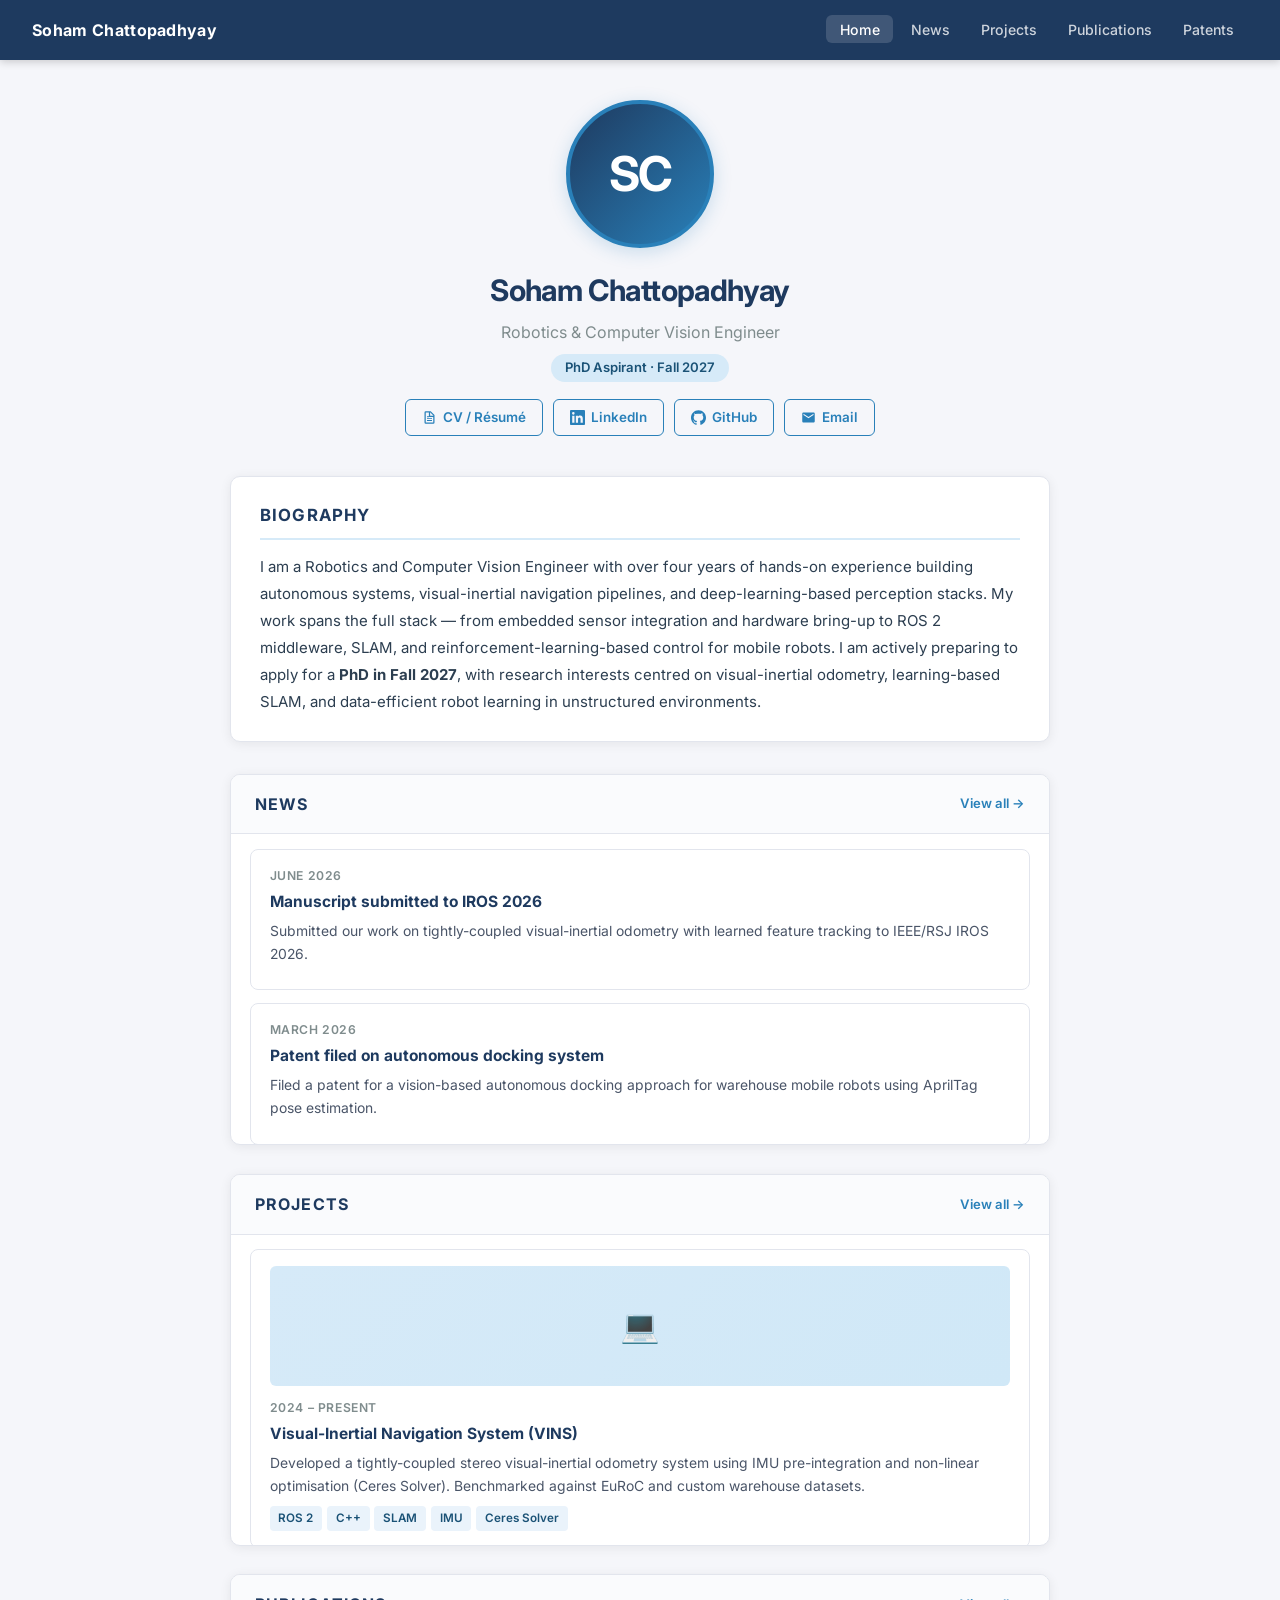
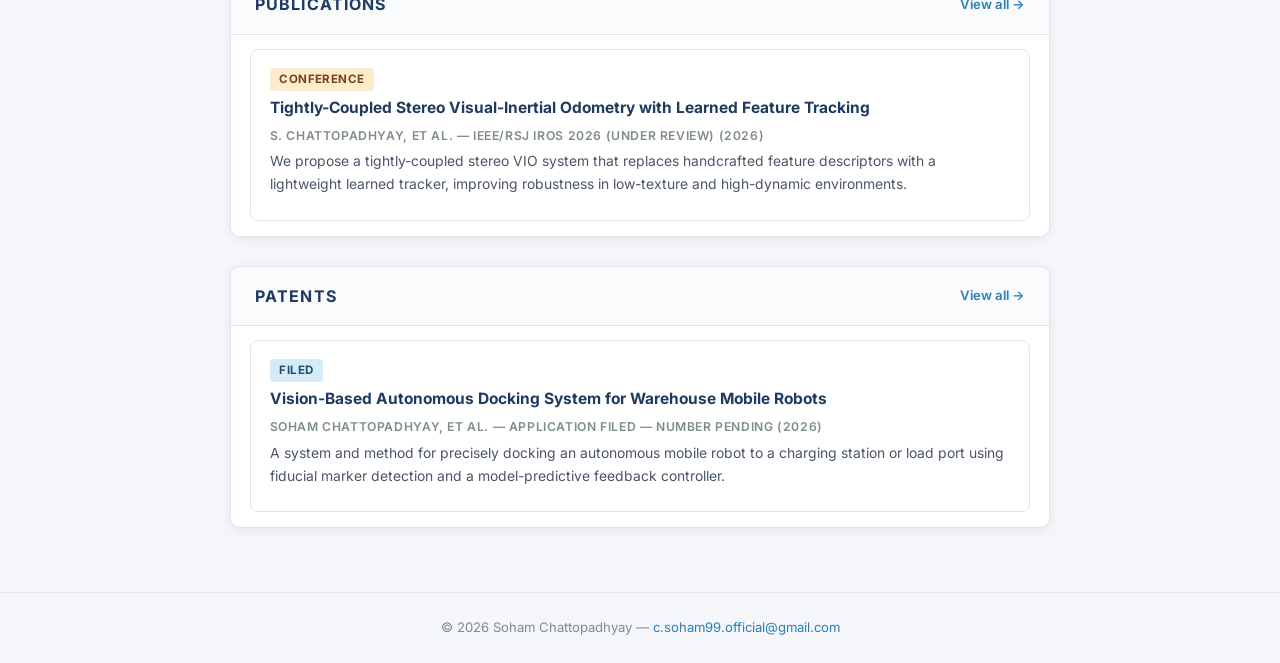
==== index.html @ 19425c4b "Add complete portfolio website for GitHub Pages hosting Implements a clean, data-driven academic por" ====
<!DOCTYPE html>
<html lang="en">
<head>
  <meta charset="UTF-8"/>
  <meta name="viewport" content="width=device-width, initial-scale=1.0"/>
  <meta name="description" content="Soham Chattopadhyay — Robotics & Computer Vision Engineer, PhD Aspirant"/>
  <title>Soham Chattopadhyay</title>
  <link rel="preconnect" href="https://fonts.googleapis.com"/>
  <link rel="preconnect" href="https://fonts.gstatic.com" crossorigin/>
  <link href="https://fonts.googleapis.com/css2?family=Inter:wght@400;500;600;700&display=swap" rel="stylesheet"/>
  <link rel="stylesheet" href="css/style.css"/>
</head>
<body>

  <!-- Navigation -->
  <nav id="main-nav"></nav>

  <main>
    <!-- Profile photo + name + social links -->
    <div id="profile-section"></div>

    <!-- Biography -->
    <div id="bio-section"></div>

    <!-- News preview -->
    <div id="news-preview"></div>

    <!-- Projects preview -->
    <div id="projects-preview"></div>

    <!-- Publications preview -->
    <div id="publications-preview"></div>

    <!-- Patents preview -->
    <div id="patents-preview"></div>
  </main>

  <div id="main-footer"></div>

  <script src="js/data.js"></script>
  <script src="js/render.js"></script>
  <script>
    buildNav();
    buildProfile();
    buildBio();

    buildHomeSection({
      containerId: "news-preview",
      title:       "News",
      href:        "news.html",
      items:       DATA.news,
      renderCard:  newsCard
    });

    buildHomeSection({
      containerId: "projects-preview",
      title:       "Projects",
      href:        "projects.html",
      items:       DATA.projects,
      renderCard:  projectCard
    });

    buildHomeSection({
      containerId: "publications-preview",
      title:       "Publications",
      href:        "publications.html",
      items:       DATA.publications,
      renderCard:  publicationCard
    });

    buildHomeSection({
      containerId: "patents-preview",
      title:       "Patents",
      href:        "patents.html",
      items:       DATA.patents,
      renderCard:  patentCard
    });

    buildFooter();
  </script>
</body>
</html>
---- css/style.css ----
/* ═══════════════════════════════════════════════════
   Soham Chattopadhyay — Portfolio stylesheet
   ═══════════════════════════════════════════════════ */

/* ── Variables ─────────────────────────────────── */
:root {
  --bg:           #f5f6fa;
  --surface:      #ffffff;
  --border:       #e2e5ed;
  --primary:      #1e3a5f;
  --accent:       #2980b9;
  --accent-light: #d6eaf8;
  --text:         #2c3e50;
  --muted:        #7f8c8d;
  --tag-bg:       #eaf3fb;
  --tag-color:    #1a5276;
  --radius:       10px;
  --shadow:       0 2px 12px rgba(0,0,0,0.07);
  --nav-h:        60px;
  --max-w:        860px;
}

/* ── Reset / Base ──────────────────────────────── */
*, *::before, *::after { box-sizing: border-box; margin: 0; padding: 0; }

html { scroll-behavior: smooth; }

body {
  font-family: 'Inter', 'Segoe UI', system-ui, -apple-system, sans-serif;
  background: var(--bg);
  color: var(--text);
  line-height: 1.65;
  font-size: 15px;
}

a { color: var(--accent); text-decoration: none; }
a:hover { text-decoration: underline; }

/* ── Google Font (loaded in HTML) ──────────────── */

/* ── Navigation ────────────────────────────────── */
nav {
  position: sticky;
  top: 0;
  z-index: 100;
  height: var(--nav-h);
  background: var(--primary);
  display: flex;
  align-items: center;
  padding: 0 2rem;
  box-shadow: 0 2px 8px rgba(0,0,0,0.18);
}

.nav-brand {
  color: #fff;
  font-weight: 700;
  font-size: 1rem;
  letter-spacing: 0.02em;
  white-space: nowrap;
  margin-right: auto;
}

.nav-links {
  display: flex;
  gap: 0.25rem;
  list-style: none;
}

.nav-links a {
  color: rgba(255,255,255,0.78);
  padding: 0.35rem 0.85rem;
  border-radius: 6px;
  font-size: 0.88rem;
  font-weight: 500;
  transition: background 0.18s, color 0.18s;
}

.nav-links a:hover,
.nav-links a.active {
  background: rgba(255,255,255,0.15);
  color: #fff;
  text-decoration: none;
}

/* Hamburger (mobile) */
.nav-toggle {
  display: none;
  background: none;
  border: none;
  cursor: pointer;
  flex-direction: column;
  gap: 5px;
  padding: 4px;
}
.nav-toggle span {
  display: block;
  width: 22px;
  height: 2px;
  background: #fff;
  border-radius: 2px;
  transition: transform 0.2s;
}

/* ── Main container ────────────────────────────── */
main {
  max-width: var(--max-w);
  margin: 2.5rem auto 4rem;
  padding: 0 1.25rem;
}

/* ── Profile section (home only) ───────────────── */
.profile {
  text-align: center;
  margin-bottom: 2.5rem;
}

.profile-photo-wrap {
  display: flex;
  justify-content: center;
  margin-bottom: 1.1rem;
}

.profile-photo {
  width: 148px;
  height: 148px;
  border-radius: 50%;
  object-fit: cover;
  border: 4px solid var(--accent);
  box-shadow: 0 4px 18px rgba(41,128,185,0.22);
  background: var(--accent-light);
}

/* Monogram fallback shown when image is missing */
.profile-monogram {
  width: 148px;
  height: 148px;
  border-radius: 50%;
  background: linear-gradient(135deg, var(--primary) 0%, var(--accent) 100%);
  display: flex;
  align-items: center;
  justify-content: center;
  color: #fff;
  font-size: 3rem;
  font-weight: 700;
  letter-spacing: -2px;
  border: 4px solid var(--accent);
  box-shadow: 0 4px 18px rgba(41,128,185,0.22);
}

.profile h1 {
  font-size: 1.85rem;
  font-weight: 700;
  color: var(--primary);
  letter-spacing: -0.02em;
}

.profile .title {
  font-size: 1rem;
  color: var(--muted);
  margin-top: 0.3rem;
}

.profile .subtitle-badge {
  display: inline-block;
  margin-top: 0.5rem;
  background: var(--accent-light);
  color: var(--tag-color);
  padding: 0.2rem 0.85rem;
  border-radius: 20px;
  font-size: 0.82rem;
  font-weight: 600;
}

/* Social links */
.social-links {
  display: flex;
  justify-content: center;
  flex-wrap: wrap;
  gap: 0.6rem;
  margin-top: 1.1rem;
}

.social-btn {
  display: inline-flex;
  align-items: center;
  gap: 0.4rem;
  padding: 0.38rem 1rem;
  border-radius: 6px;
  font-size: 0.84rem;
  font-weight: 600;
  border: 1.5px solid var(--accent);
  color: var(--accent);
  background: transparent;
  transition: background 0.18s, color 0.18s;
}

.social-btn:hover {
  background: var(--accent);
  color: #fff;
  text-decoration: none;
}

.social-btn svg {
  width: 15px;
  height: 15px;
  fill: currentColor;
}

/* ── Biography section ─────────────────────────── */
.bio-section {
  background: var(--surface);
  border: 1px solid var(--border);
  border-radius: var(--radius);
  padding: 1.6rem 1.8rem;
  margin-bottom: 2rem;
  box-shadow: var(--shadow);
}

.bio-section h2 {
  font-size: 1.05rem;
  font-weight: 700;
  color: var(--primary);
  text-transform: uppercase;
  letter-spacing: 0.07em;
  margin-bottom: 0.85rem;
  padding-bottom: 0.5rem;
  border-bottom: 2px solid var(--accent-light);
}

.bio-section p {
  color: var(--text);
  line-height: 1.8;
}

/* ── Home preview sections ─────────────────────── */
.home-section {
  background: var(--surface);
  border: 1px solid var(--border);
  border-radius: var(--radius);
  margin-bottom: 1.8rem;
  box-shadow: var(--shadow);
  overflow: hidden;
}

.section-header {
  display: flex;
  align-items: center;
  justify-content: space-between;
  padding: 1rem 1.5rem;
  border-bottom: 1px solid var(--border);
  background: #fafbfd;
}

.section-header h2 {
  font-size: 1rem;
  font-weight: 700;
  color: var(--primary);
  text-transform: uppercase;
  letter-spacing: 0.07em;
}

.view-all-link {
  font-size: 0.82rem;
  font-weight: 600;
  color: var(--accent);
  display: inline-flex;
  align-items: center;
  gap: 0.25rem;
}

/* Scrollable card window — shows ~2 cards then scrolls */
.scroll-window {
  max-height: 310px;
  overflow-y: auto;
  padding: 0.9rem 1.2rem;
  display: flex;
  flex-direction: column;
  gap: 0.8rem;
}

/* Custom scrollbar */
.scroll-window::-webkit-scrollbar { width: 5px; }
.scroll-window::-webkit-scrollbar-track { background: transparent; }
.scroll-window::-webkit-scrollbar-thumb { background: var(--border); border-radius: 4px; }
.scroll-window::-webkit-scrollbar-thumb:hover { background: var(--accent); }

/* ── Cards ─────────────────────────────────────── */
.card {
  border: 1px solid var(--border);
  border-radius: 8px;
  padding: 1rem 1.15rem;
  background: var(--surface);
  transition: box-shadow 0.18s, border-color 0.18s;
}

.card:hover {
  box-shadow: 0 4px 16px rgba(41,128,185,0.12);
  border-color: var(--accent);
}

.card-meta {
  font-size: 0.76rem;
  color: var(--muted);
  font-weight: 600;
  text-transform: uppercase;
  letter-spacing: 0.05em;
  margin-bottom: 0.3rem;
}

.card h3 {
  font-size: 0.97rem;
  font-weight: 700;
  color: var(--primary);
  margin-bottom: 0.4rem;
  line-height: 1.45;
}

.card p {
  font-size: 0.87rem;
  color: #4a5568;
  line-height: 1.65;
  margin-bottom: 0.5rem;
}

.card-link {
  font-size: 0.82rem;
  font-weight: 600;
  color: var(--accent);
}

/* Tags */
.tags {
  display: flex;
  flex-wrap: wrap;
  gap: 0.3rem;
  margin-top: 0.55rem;
}

.tag {
  background: var(--tag-bg);
  color: var(--tag-color);
  border-radius: 4px;
  padding: 0.15rem 0.55rem;
  font-size: 0.73rem;
  font-weight: 600;
}

/* Publication / patent type badge */
.type-badge {
  display: inline-block;
  padding: 0.12rem 0.6rem;
  border-radius: 4px;
  font-size: 0.72rem;
  font-weight: 700;
  text-transform: uppercase;
  letter-spacing: 0.04em;
  margin-bottom: 0.35rem;
}
.type-badge.conference { background: #fdebd0; color: #784212; }
.type-badge.journal    { background: #d5f5e3; color: #1e8449; }
.type-badge.preprint   { background: #e8daef; color: #6c3483; }
.type-badge.filed      { background: #d6eaf8; color: #1a5276; }
.type-badge.granted    { background: #d5f5e3; color: #1e8449; }

/* ── Full-page sections (news.html etc.) ───────── */
.page-header {
  margin-bottom: 2rem;
  padding-bottom: 0.85rem;
  border-bottom: 2px solid var(--accent-light);
}

.page-header h1 {
  font-size: 1.6rem;
  font-weight: 700;
  color: var(--primary);
}

.page-header p {
  color: var(--muted);
  margin-top: 0.3rem;
  font-size: 0.9rem;
}

/* Full card list (no scroll cap) */
.card-list {
  display: flex;
  flex-direction: column;
  gap: 1.1rem;
}

/* Project image inside card */
.card-image {
  width: 100%;
  height: 150px;
  object-fit: cover;
  border-radius: 6px;
  margin-bottom: 0.75rem;
  background: var(--accent-light);
}

.card-image-placeholder {
  width: 100%;
  height: 120px;
  border-radius: 6px;
  background: linear-gradient(135deg, var(--accent-light) 0%, #d0e8f7 100%);
  margin-bottom: 0.75rem;
  display: flex;
  align-items: center;
  justify-content: center;
  color: var(--accent);
  font-size: 2rem;
}

/* ── Footer ────────────────────────────────────── */
footer {
  text-align: center;
  padding: 1.5rem 1rem;
  color: var(--muted);
  font-size: 0.82rem;
  border-top: 1px solid var(--border);
  margin-top: 2rem;
}

/* ── Empty state ───────────────────────────────── */
.empty-state {
  text-align: center;
  color: var(--muted);
  font-size: 0.9rem;
  padding: 1.5rem 0;
}

/* ── Responsive ────────────────────────────────── */
@media (max-width: 640px) {
  nav { padding: 0 1rem; }

  .nav-links {
    position: fixed;
    top: var(--nav-h);
    left: 0; right: 0;
    background: var(--primary);
    flex-direction: column;
    padding: 0.75rem 1rem 1rem;
    gap: 0.15rem;
    display: none;
    box-shadow: 0 6px 16px rgba(0,0,0,0.2);
  }

  .nav-links.open { display: flex; }

  .nav-links a { padding: 0.6rem 0.85rem; border-radius: 6px; }

  .nav-toggle { display: flex; }

  main { margin-top: 1.5rem; padding: 0 1rem; }

  .profile h1 { font-size: 1.5rem; }

  .scroll-window { max-height: 260px; }
}
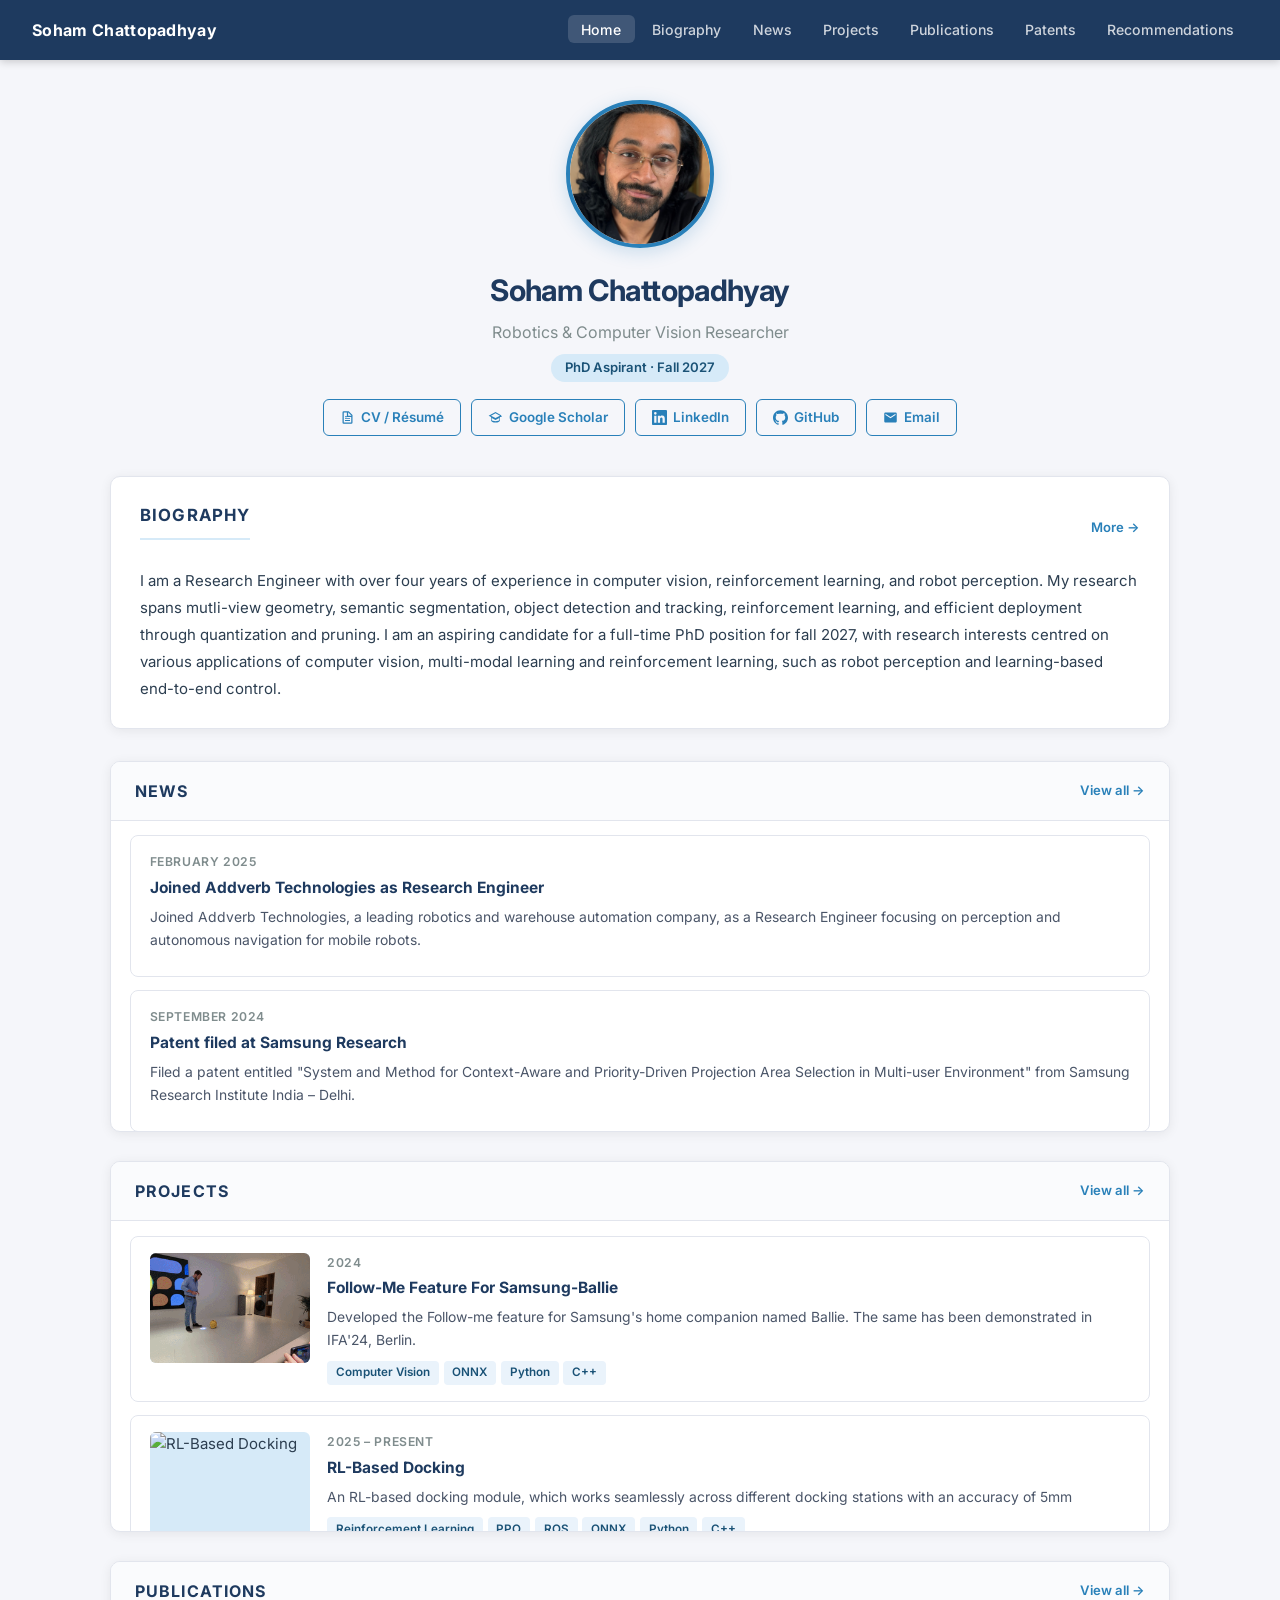
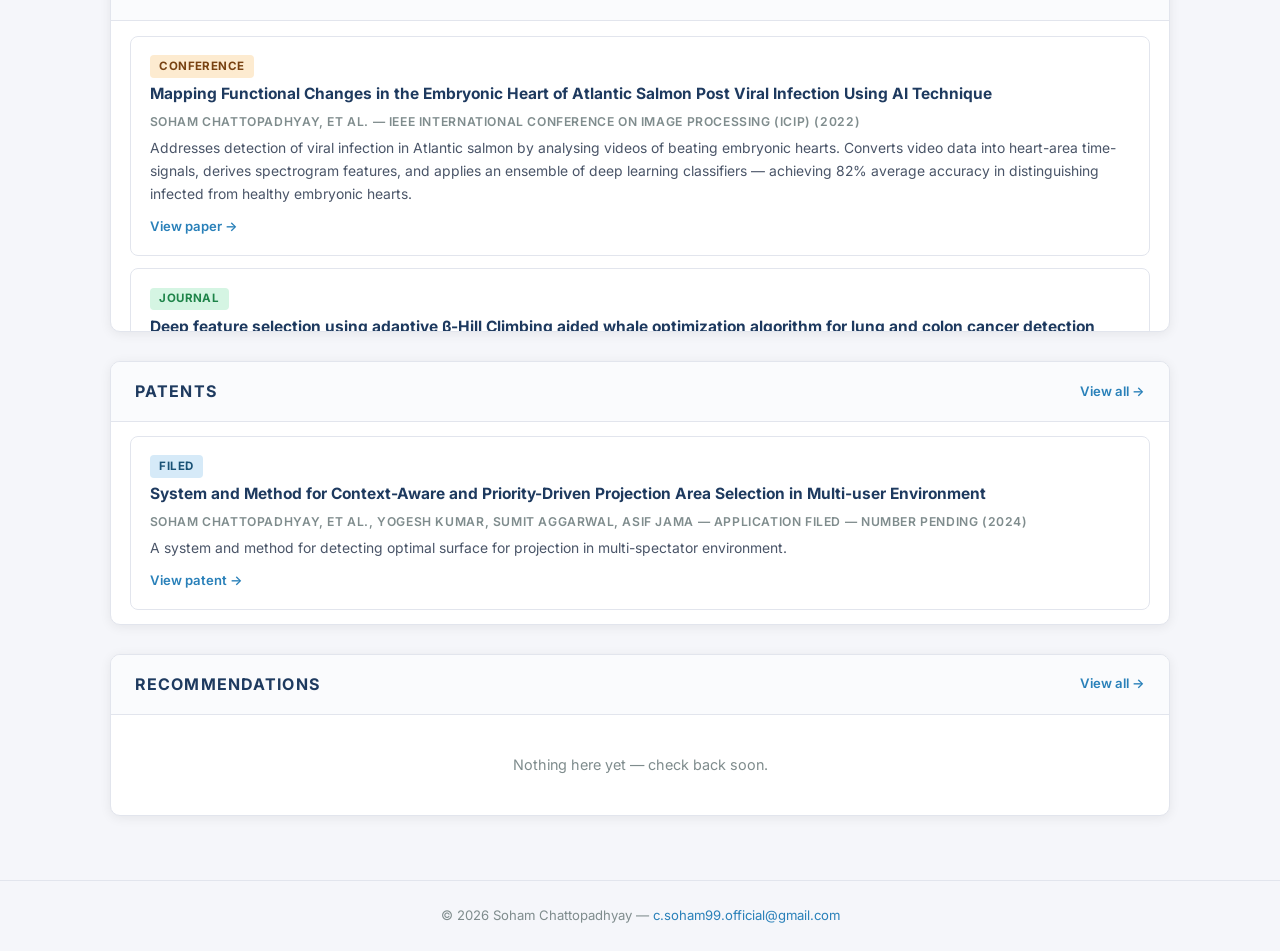
==== commit 71a927b8: "Add Recommendations section with endorsement cards and mailto request form - recommendations.html: n" ====
--- a/index.html
+++ b/index.html
@@ -33,6 +33,9 @@
 
     <!-- Patents preview -->
     <div id="patents-preview"></div>
+
+    <!-- Recommendations preview -->
+    <div id="recommendations-preview"></div>
   </main>
 
   <div id="main-footer"></div>
@@ -76,6 +79,14 @@
       renderCard:  patentCard
     });
 
+    buildHomeSection({
+      containerId: "recommendations-preview",
+      title:       "Recommendations",
+      href:        "recommendations.html",
+      items:       DATA.recommendations || [],
+      renderCard:  recommendationCard
+    });
+
     buildFooter();
   </script>
 </body>
--- a/css/style.css
+++ b/css/style.css
@@ -17,7 +17,7 @@
   --radius:       10px;
   --shadow:       0 2px 12px rgba(0,0,0,0.07);
   --nav-h:        60px;
-  --max-w:        860px;
+  --max-w:        1100px;
 }
 
 /* ── Reset / Base ──────────────────────────────── */
@@ -388,28 +388,281 @@
   gap: 1.1rem;
 }
 
-/* Project image inside card */
+/* Project card — image left, content right */
+.project-card {
+  display: flex;
+  gap: 1.1rem;
+  align-items: flex-start;
+}
+
+.project-card-image {
+  flex: 0 0 160px;
+}
+
+.project-card-body {
+  flex: 1 1 0;
+  min-width: 0;
+}
+
 .card-image {
-  width: 100%;
-  height: 150px;
+  width: 160px;
+  height: 110px;
   object-fit: cover;
   border-radius: 6px;
-  margin-bottom: 0.75rem;
   background: var(--accent-light);
+  display: block;
 }
 
 .card-image-placeholder {
-  width: 100%;
-  height: 120px;
+  width: 160px;
+  height: 110px;
   border-radius: 6px;
   background: linear-gradient(135deg, var(--accent-light) 0%, #d0e8f7 100%);
-  margin-bottom: 0.75rem;
   display: flex;
   align-items: center;
   justify-content: center;
   color: var(--accent);
   font-size: 2rem;
 }
+
+@media (max-width: 480px) {
+  .project-card { flex-direction: column; }
+  .project-card-image { flex: none; width: 100%; }
+  .card-image, .card-image-placeholder { width: 100%; height: 140px; }
+}
+
+/* ── Biography page ─────────────────────────────── */
+.bio-block {
+  background: var(--surface);
+  border: 1px solid var(--border);
+  border-radius: var(--radius);
+  padding: 1.6rem 1.8rem;
+  margin-bottom: 1.8rem;
+  box-shadow: var(--shadow);
+}
+
+.bio-block-title {
+  font-size: 1.05rem;
+  font-weight: 700;
+  color: var(--primary);
+  text-transform: uppercase;
+  letter-spacing: 0.07em;
+  margin-bottom: 1.2rem;
+  padding-bottom: 0.5rem;
+  border-bottom: 2px solid var(--accent-light);
+}
+
+.bio-card {
+  display: flex;
+  gap: 1.4rem;
+  padding: 1rem 0;
+  border-bottom: 1px solid var(--border);
+}
+
+.bio-card:last-child { border-bottom: none; }
+
+.bio-card-left {
+  flex: 0 0 140px;
+  display: flex;
+  flex-direction: column;
+  gap: 0.3rem;
+  padding-top: 0.1rem;
+}
+
+.bio-date {
+  font-size: 0.8rem;
+  font-weight: 700;
+  color: var(--accent);
+}
+
+.bio-location {
+  font-size: 0.78rem;
+  color: var(--muted);
+}
+
+.bio-supervisor {
+  font-size: 0.76rem;
+  color: var(--muted);
+  font-style: italic;
+}
+
+.bio-card-right { flex: 1 1 0; min-width: 0; }
+
+.bio-card-right h3 {
+  font-size: 1rem;
+  font-weight: 700;
+  color: var(--primary);
+  margin-bottom: 0.2rem;
+  line-height: 1.4;
+}
+
+.bio-institution {
+  font-size: 0.88rem;
+  font-weight: 600;
+  color: var(--primary);
+  margin-bottom: 0.15rem;
+}
+
+.bio-role {
+  font-size: 0.83rem;
+  font-weight: 600;
+  color: var(--accent);
+  margin-bottom: 0.45rem;
+}
+
+.bio-sub {
+  font-size: 0.82rem;
+  color: #4a5568;
+  margin-top: 0.15rem;
+}
+
+.bio-desc {
+  font-size: 0.87rem;
+  color: #4a5568;
+  line-height: 1.7;
+  margin: 0;
+}
+
+@media (max-width: 560px) {
+  .bio-card { flex-direction: column; gap: 0.4rem; }
+  .bio-card-left { flex: none; flex-direction: row; flex-wrap: wrap; gap: 0.5rem; }
+}
+
+/* ── Recommendations ────────────────────────────── */
+.rec-card {
+  position: relative;
+  padding-top: 1.4rem;
+}
+
+.rec-quote {
+  position: absolute;
+  top: 0.6rem;
+  left: 1rem;
+  font-size: 2.8rem;
+  line-height: 1;
+  color: var(--accent-light);
+  font-family: Georgia, serif;
+  user-select: none;
+}
+
+.rec-text {
+  font-size: 0.93rem;
+  color: var(--text);
+  line-height: 1.75;
+  font-style: italic;
+  margin-bottom: 1rem;
+  padding-left: 0.5rem;
+}
+
+.rec-footer {
+  display: flex;
+  align-items: center;
+  justify-content: space-between;
+  flex-wrap: wrap;
+  gap: 0.6rem;
+  border-top: 1px solid var(--border);
+  padding-top: 0.75rem;
+}
+
+.rec-person {
+  display: flex;
+  flex-direction: column;
+  gap: 0.15rem;
+}
+
+.rec-person strong {
+  font-size: 0.92rem;
+  color: var(--primary);
+}
+
+.rec-designation {
+  font-size: 0.8rem;
+  color: var(--muted);
+}
+
+.rec-actions {
+  display: flex;
+  align-items: center;
+  gap: 0.6rem;
+}
+
+.rec-linkedin-btn {
+  padding: 0.28rem 0.75rem;
+  font-size: 0.78rem;
+}
+
+/* Request form */
+.rec-request-box {
+  background: var(--surface);
+  border: 1px solid var(--border);
+  border-radius: var(--radius);
+  padding: 1.6rem 1.8rem;
+  box-shadow: var(--shadow);
+  margin-top: 2rem;
+}
+
+.rec-request-intro {
+  font-size: 0.9rem;
+  color: var(--muted);
+  margin-bottom: 1.2rem;
+  line-height: 1.6;
+}
+
+.rec-form-grid {
+  display: grid;
+  grid-template-columns: repeat(auto-fit, minmax(210px, 1fr));
+  gap: 0.9rem;
+  margin-bottom: 1.2rem;
+}
+
+.rec-form-group {
+  display: flex;
+  flex-direction: column;
+  gap: 0.3rem;
+}
+
+.rec-form-group label {
+  font-size: 0.8rem;
+  font-weight: 600;
+  color: var(--primary);
+  text-transform: uppercase;
+  letter-spacing: 0.05em;
+}
+
+.rec-form-group input {
+  padding: 0.5rem 0.75rem;
+  border: 1.5px solid var(--border);
+  border-radius: 6px;
+  font-size: 0.88rem;
+  font-family: inherit;
+  color: var(--text);
+  background: var(--bg);
+  transition: border-color 0.18s;
+}
+
+.rec-form-group input:focus {
+  outline: none;
+  border-color: var(--accent);
+  background: #fff;
+}
+
+.rec-send-btn {
+  display: inline-flex;
+  align-items: center;
+  gap: 0.4rem;
+  padding: 0.55rem 1.4rem;
+  background: var(--accent);
+  color: #fff;
+  border: none;
+  border-radius: 6px;
+  font-size: 0.9rem;
+  font-weight: 600;
+  font-family: inherit;
+  cursor: pointer;
+  transition: background 0.18s;
+}
+
+.rec-send-btn:hover { background: var(--primary); }
 
 /* ── Footer ────────────────────────────────────── */
 footer {
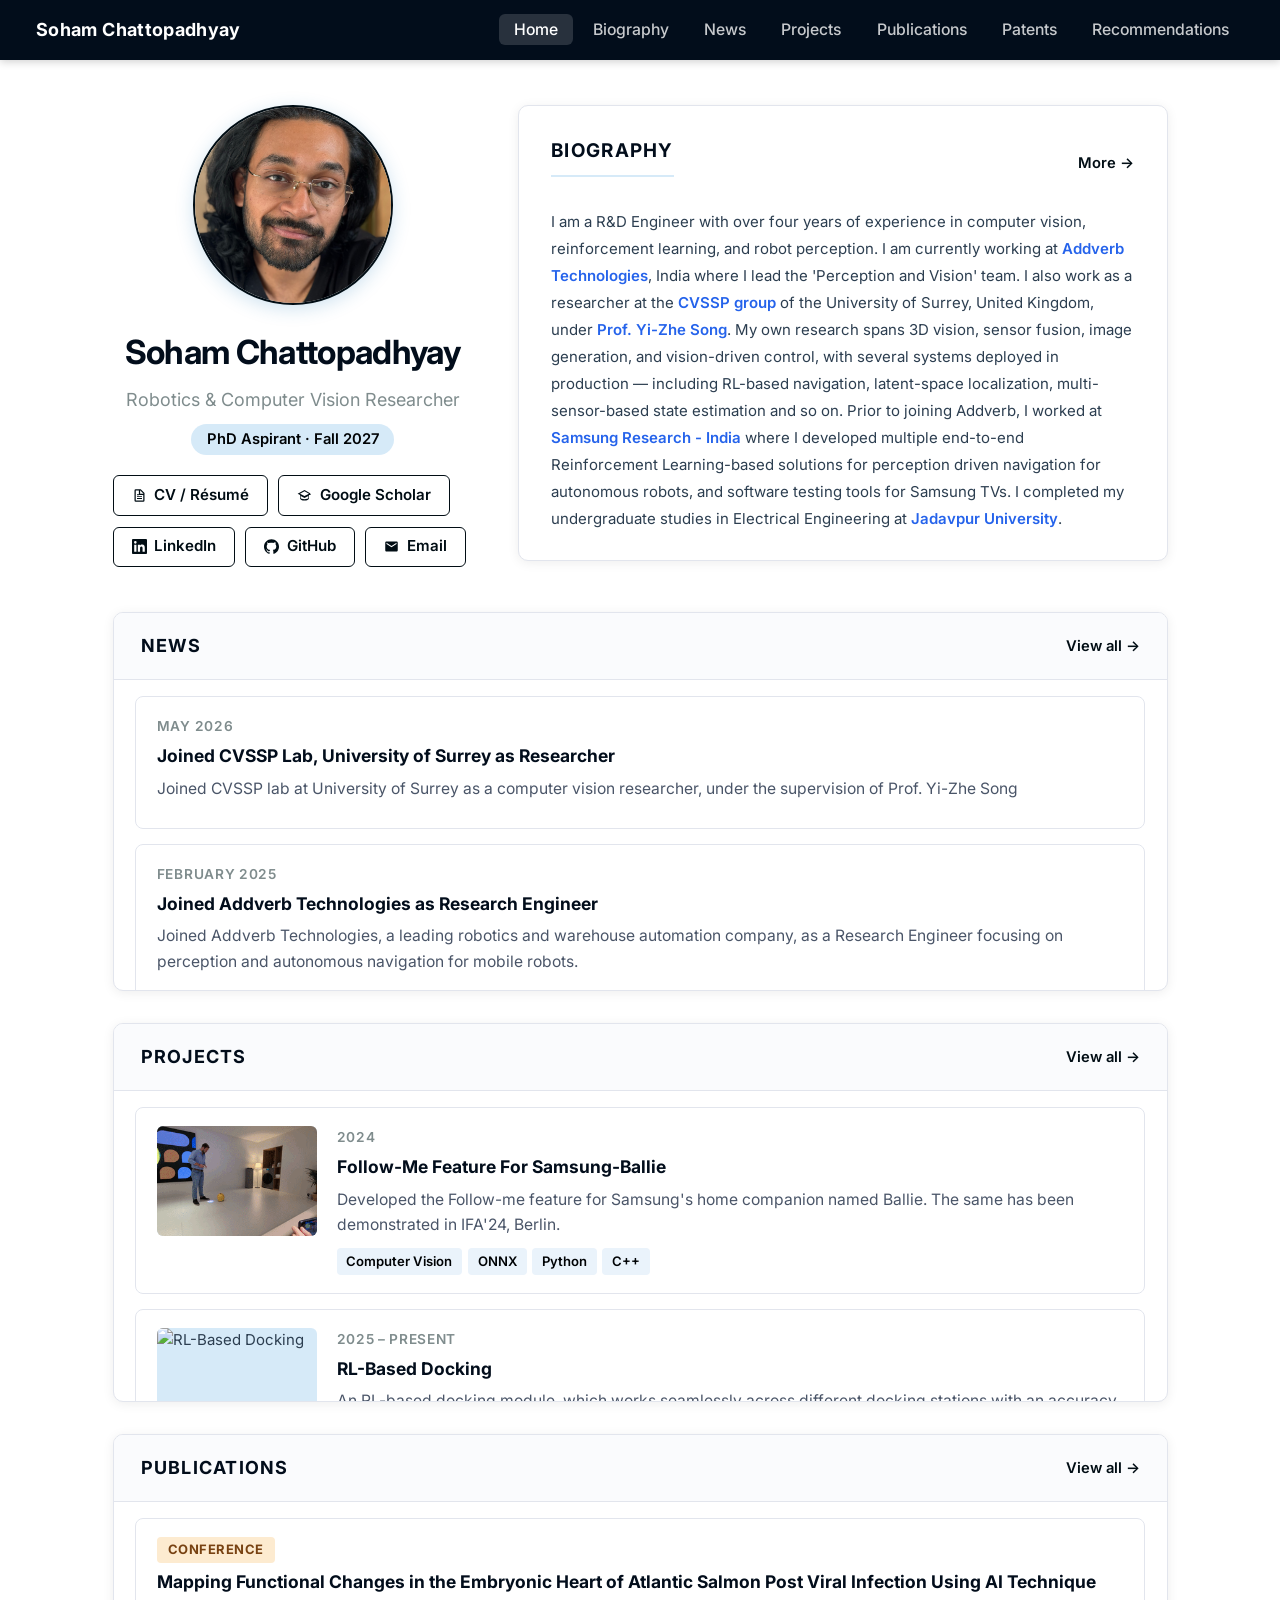
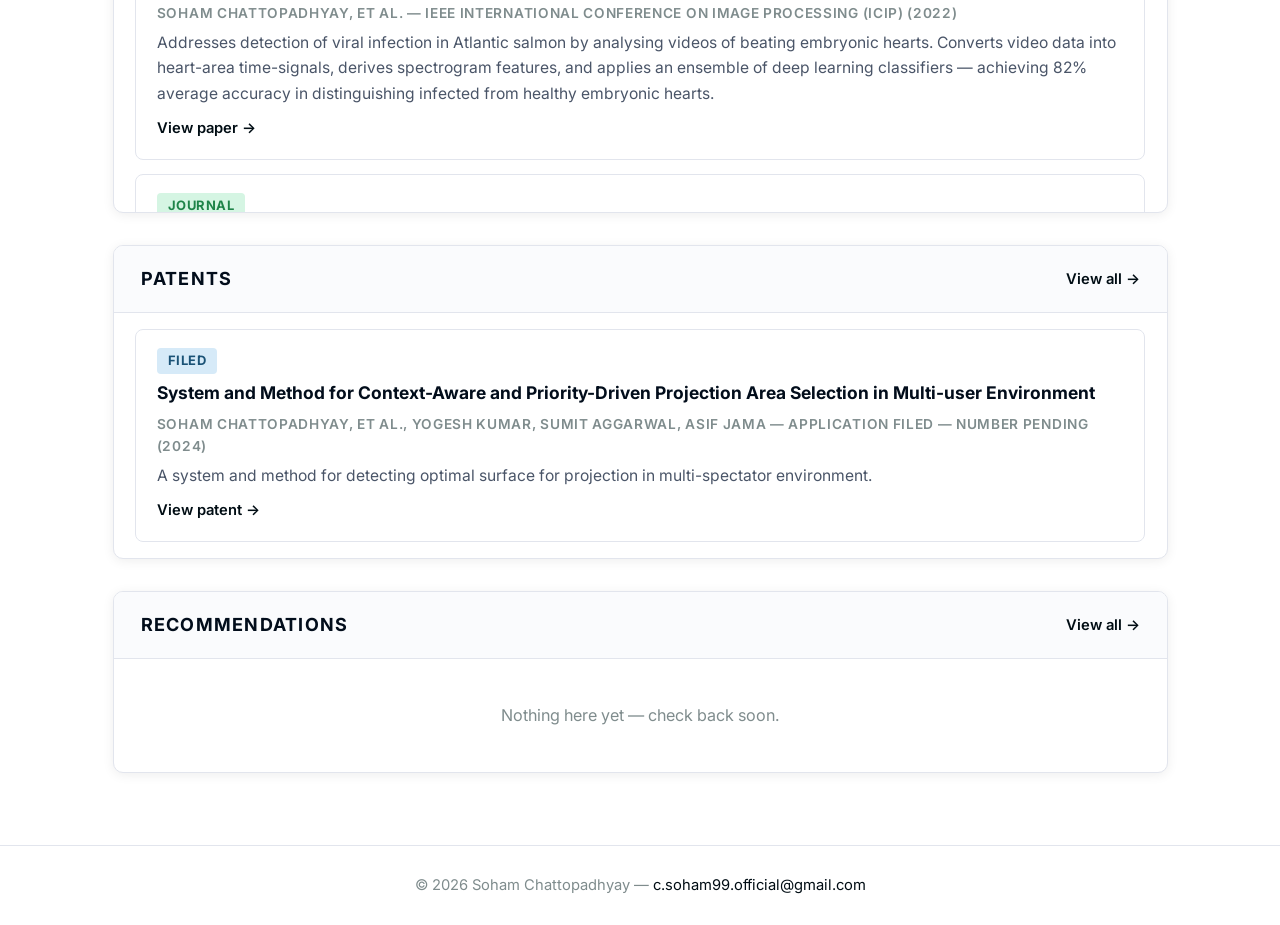
==== commit fabccd8c: "restructured" ====
--- a/index.html
+++ b/index.html
@@ -16,11 +16,13 @@
   <nav id="main-nav"></nav>
 
   <main>
-    <!-- Profile photo + name + social links -->
-    <div id="profile-section"></div>
+    <div class="profile-bio-row">
+      <!-- Profile photo + name + social links -->
+      <div id="profile-section"></div>
 
-    <!-- Biography -->
-    <div id="bio-section"></div>
+      <!-- Biography -->
+      <div id="bio-section"></div>
+    </div>
 
     <!-- News preview -->
     <div id="news-preview"></div>
--- a/css/style.css
+++ b/css/style.css
@@ -4,16 +4,16 @@
 
 /* ── Variables ─────────────────────────────────── */
 :root {
-  --bg:           #f5f6fa;
+  --bg:           #ffffff;
   --surface:      #ffffff;
   --border:       #e2e5ed;
-  --primary:      #1e3a5f;
-  --accent:       #2980b9;
+  --primary:      #020d1b;
+  --accent:       #010d14;
   --accent-light: #d6eaf8;
   --text:         #2c3e50;
   --muted:        #7f8c8d;
   --tag-bg:       #eaf3fb;
-  --tag-color:    #1a5276;
+  --tag-color:    #000305;
   --radius:       10px;
   --shadow:       0 2px 12px rgba(0,0,0,0.07);
   --nav-h:        60px;
@@ -23,7 +23,7 @@
 /* ── Reset / Base ──────────────────────────────── */
 *, *::before, *::after { box-sizing: border-box; margin: 0; padding: 0; }
 
-html { scroll-behavior: smooth; }
+html { scroll-behavior: smooth; font-size: 18px; }
 
 body {
   font-family: 'Inter', 'Segoe UI', system-ui, -apple-system, sans-serif;
@@ -108,10 +108,31 @@
   padding: 0 1.25rem;
 }
 
+/* ── Profile + bio row (home only) ──────────────── */
+.profile-bio-row {
+  display: flex;
+  align-items: flex-start;
+  gap: 2.5rem;
+  margin-bottom: 2.5rem;
+}
+
+#profile-section {
+  flex: 0 0 360px;
+}
+
+#bio-section {
+  flex: 1;
+  min-width: 0;
+}
+
+.profile-bio-row .bio-section {
+  margin-bottom: 0;
+}
+
 /* ── Profile section (home only) ───────────────── */
 .profile {
   text-align: center;
-  margin-bottom: 2.5rem;
+  margin-bottom: 0;
 }
 
 .profile-photo-wrap {
@@ -121,26 +142,26 @@
 }
 
 .profile-photo {
-  width: 148px;
-  height: 148px;
+  width: 200px;
+  height: 200px;
   border-radius: 50%;
   object-fit: cover;
-  border: 4px solid var(--accent);
+  border: 2px solid var(--accent);
   box-shadow: 0 4px 18px rgba(41,128,185,0.22);
   background: var(--accent-light);
 }
 
 /* Monogram fallback shown when image is missing */
 .profile-monogram {
-  width: 148px;
-  height: 148px;
+  width: 200px;
+  height: 200px;
   border-radius: 50%;
   background: linear-gradient(135deg, var(--primary) 0%, var(--accent) 100%);
   display: flex;
   align-items: center;
   justify-content: center;
   color: #fff;
-  font-size: 3rem;
+  font-size: 4rem;
   font-weight: 700;
   letter-spacing: -2px;
   border: 4px solid var(--accent);
@@ -174,7 +195,7 @@
 /* Social links */
 .social-links {
   display: flex;
-  justify-content: center;
+  justify-content: flex-start;
   flex-wrap: wrap;
   gap: 0.6rem;
   margin-top: 1.1rem;
@@ -230,6 +251,15 @@
 .bio-section p {
   color: var(--text);
   line-height: 1.8;
+}
+
+.bio-section p a {
+  color: #2563eb;
+  font-weight: 600;
+}
+
+.bio-section p a:hover {
+  text-decoration: underline;
 }
 
 /* ── Home preview sections ─────────────────────── */
@@ -706,6 +736,26 @@
 
   main { margin-top: 1.5rem; padding: 0 1rem; }
 
+  .profile-bio-row { flex-direction: column; gap: 1.5rem; }
+
+  #profile-section, #bio-section {
+    flex-basis: auto;
+    width: 100%;
+  }
+
+  .profile {
+    text-align: center;
+    width: 100%;
+  }
+
+  .profile-photo-wrap { justify-content: center; }
+
+  .profile-photo, .profile-monogram { width: 148px; height: 148px; }
+
+  .profile-monogram { font-size: 3rem; }
+
+  .social-links { justify-content: center; }
+
   .profile h1 { font-size: 1.5rem; }
 
   .scroll-window { max-height: 260px; }
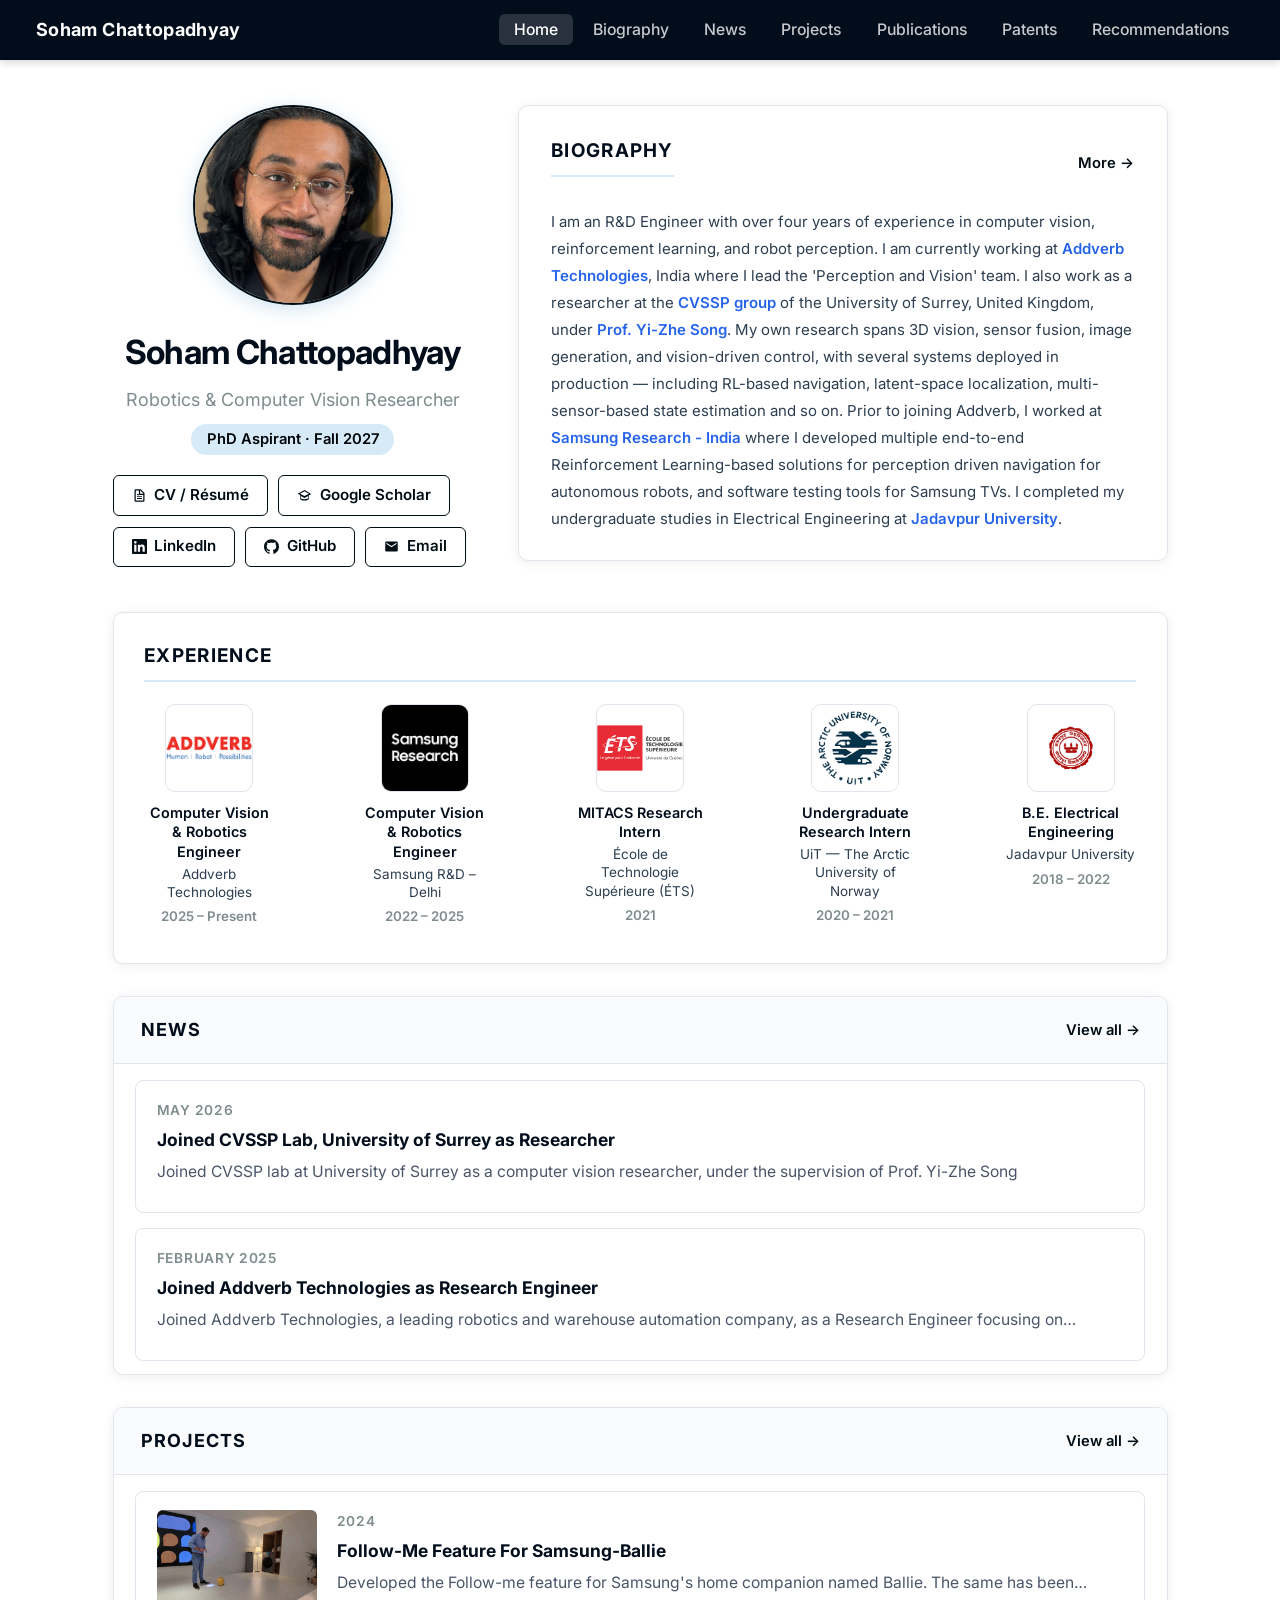
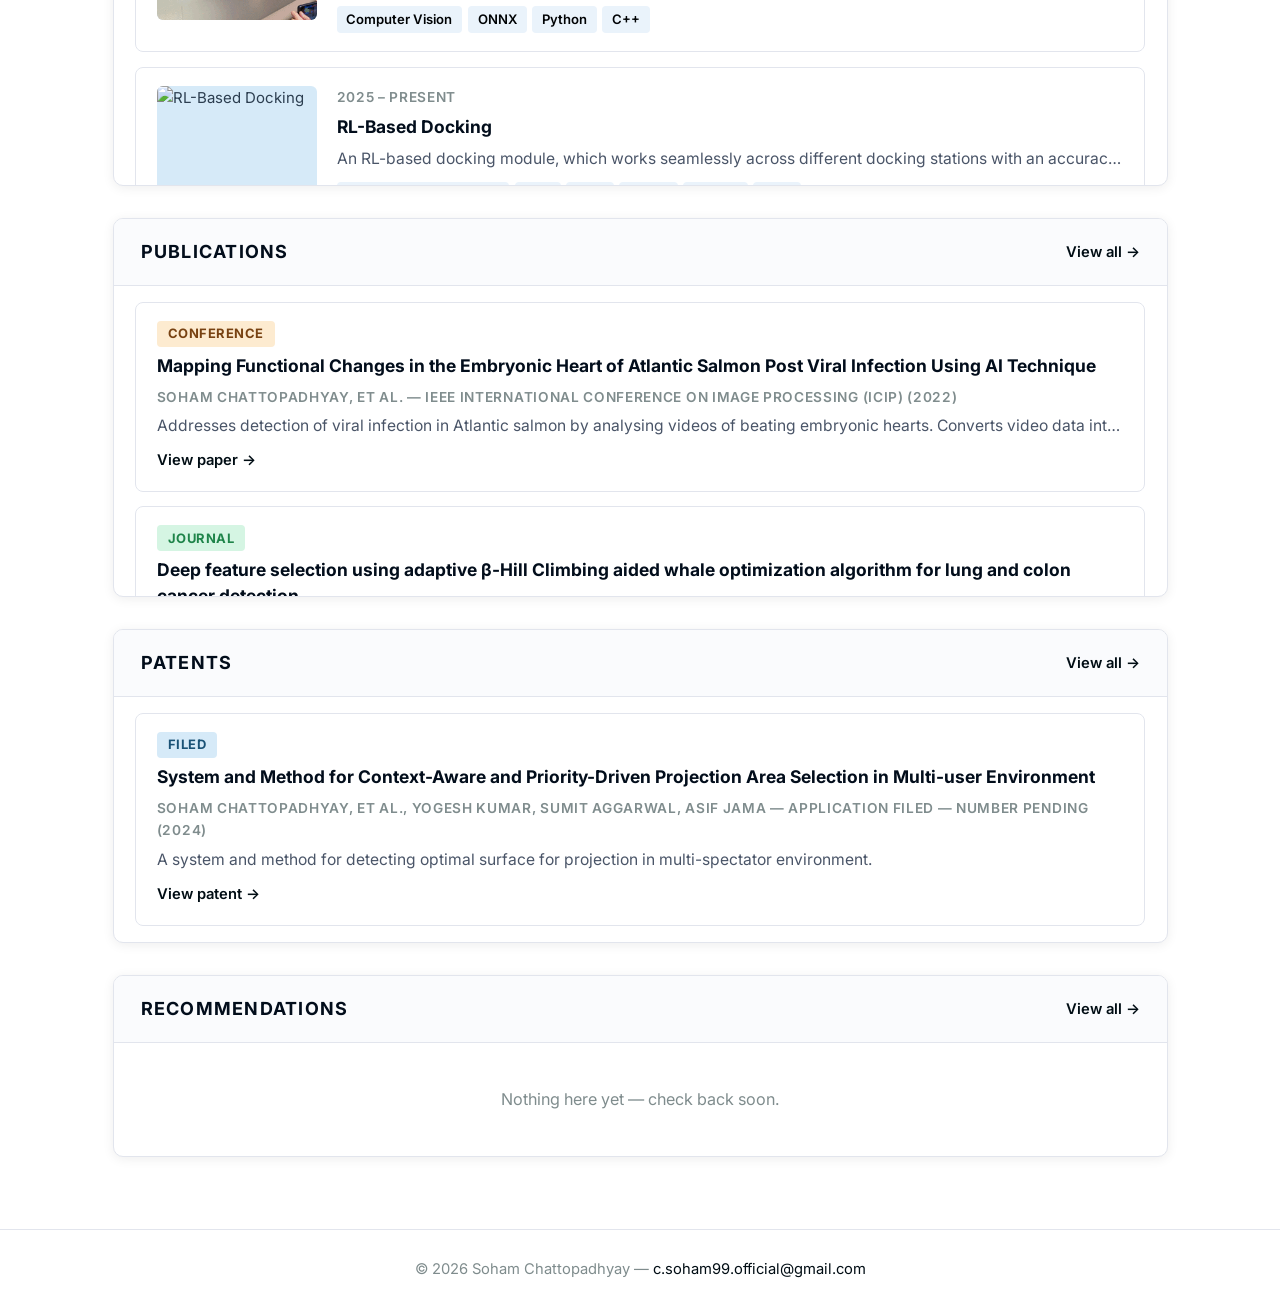
==== commit 882332e7: "experience section added at the home screen" ====
--- a/index.html
+++ b/index.html
@@ -24,6 +24,9 @@
       <div id="bio-section"></div>
     </div>
 
+    <!-- Career summary timeline -->
+    <div id="career-timeline"></div>
+
     <!-- News preview -->
     <div id="news-preview"></div>
 
@@ -48,6 +51,7 @@
     buildNav();
     buildProfile();
     buildBio();
+    buildCareerTimeline();
 
     buildHomeSection({
       containerId: "news-preview",
--- a/css/style.css
+++ b/css/style.css
@@ -149,6 +149,7 @@
   border: 2px solid var(--accent);
   box-shadow: 0 4px 18px rgba(41,128,185,0.22);
   background: var(--accent-light);
+  cursor: pointer;
 }
 
 /* Monogram fallback shown when image is missing */
@@ -166,6 +167,7 @@
   letter-spacing: -2px;
   border: 4px solid var(--accent);
   box-shadow: 0 4px 18px rgba(41,128,185,0.22);
+  cursor: pointer;
 }
 
 .profile h1 {
@@ -262,6 +264,97 @@
   text-decoration: underline;
 }
 
+/* ── Career summary timeline (home page) ───────── */
+.career-timeline {
+  background: var(--surface);
+  border: 1px solid var(--border);
+  border-radius: var(--radius);
+  padding: 1.5rem 1.7rem 1.7rem;
+  margin-bottom: 1.8rem;
+  box-shadow: var(--shadow);
+}
+
+.career-timeline h2 {
+  font-size: 1.05rem;
+  font-weight: 700;
+  text-transform: uppercase;
+  letter-spacing: 0.07em;
+  margin-bottom: 1.2rem;
+  padding-bottom: 0.5rem;
+  border-bottom: 2px solid var(--accent-light);
+}
+
+.career-timeline h2 a {
+  color: var(--primary);
+}
+
+.career-timeline h2 a:hover {
+  text-decoration: underline;
+}
+
+.career-timeline-row {
+  --ct-logo-size: 88px;
+  display: flex;
+  align-items: flex-start;
+  justify-content: space-between;
+  overflow-x: auto;
+  padding-bottom: 0.2rem;
+}
+
+.ct-item {
+  flex: 0 0 auto;
+  width: 130px;
+  display: flex;
+  flex-direction: column;
+  align-items: center;
+  text-align: center;
+}
+
+.ct-logo {
+  width: var(--ct-logo-size);
+  height: var(--ct-logo-size);
+  border-radius: 10px;
+  object-fit: contain;
+  background: transparent;
+  border: 1px solid var(--border);
+  margin-bottom: 0.6rem;
+}
+
+.ct-logo-placeholder {
+  display: flex;
+  align-items: center;
+  justify-content: center;
+  color: var(--accent);
+  font-weight: 700;
+  font-size: 1.1rem;
+  letter-spacing: -0.5px;
+}
+
+.ct-role {
+  font-size: 0.8rem;
+  font-weight: 600;
+  color: var(--primary);
+  line-height: 1.35;
+}
+
+.ct-name {
+  font-size: 0.75rem;
+  color: var(--text);
+  margin-top: 0.2rem;
+  line-height: 1.35;
+}
+
+.ct-dates {
+  font-size: 0.74rem;
+  color: var(--muted);
+  font-weight: 600;
+  margin-top: 0.3rem;
+}
+
+@media (max-width: 640px) {
+  .ct-item { width: 100px; }
+}
+
 /* ── Home preview sections ─────────────────────── */
 .home-section {
   background: var(--surface);
@@ -328,6 +421,10 @@
   border-color: var(--accent);
 }
 
+.card-clickable {
+  cursor: pointer;
+}
+
 .card-meta {
   font-size: 0.76rem;
   color: var(--muted);
@@ -423,6 +520,15 @@
   display: flex;
   gap: 1.1rem;
   align-items: flex-start;
+}
+
+.card-desc-clamp {
+  display: -webkit-box;
+  -webkit-line-clamp: 1;
+  line-clamp: 1;
+  -webkit-box-orient: vertical;
+  overflow: hidden;
+  text-overflow: ellipsis;
 }
 
 .project-card-image {
@@ -459,6 +565,148 @@
   .project-card { flex-direction: column; }
   .project-card-image { flex: none; width: 100%; }
   .card-image, .card-image-placeholder { width: 100%; height: 140px; }
+}
+
+/* ── Project detail modal ──────────────────────── */
+.project-modal-overlay {
+  position: fixed;
+  inset: 0;
+  z-index: 1000;
+  display: flex;
+  align-items: center;
+  justify-content: center;
+  padding: 2rem 1.25rem;
+  background: rgba(2, 13, 27, 0.55);
+  backdrop-filter: blur(6px);
+  -webkit-backdrop-filter: blur(6px);
+  opacity: 0;
+  visibility: hidden;
+  transition: opacity 0.22s ease;
+}
+
+.project-modal-overlay.open {
+  opacity: 1;
+  visibility: visible;
+}
+
+.project-modal {
+  position: relative;
+  width: 100%;
+  max-width: 640px;
+  max-height: 88vh;
+  overflow-y: auto;
+  background: var(--surface);
+  border-radius: var(--radius);
+  box-shadow: 0 20px 60px rgba(0,0,0,0.35);
+  transform: translateY(16px) scale(0.98);
+  transition: transform 0.22s ease;
+}
+
+.project-modal-overlay.open .project-modal {
+  transform: translateY(0) scale(1);
+}
+
+.project-modal-close {
+  position: absolute;
+  top: 0.7rem;
+  right: 0.7rem;
+  z-index: 2;
+  width: 32px;
+  height: 32px;
+  display: flex;
+  align-items: center;
+  justify-content: center;
+  border: none;
+  border-radius: 50%;
+  background: rgba(255,255,255,0.85);
+  color: var(--text);
+  font-size: 1.2rem;
+  line-height: 1;
+  cursor: pointer;
+  transition: background 0.18s;
+}
+
+.project-modal-close:hover {
+  background: var(--accent-light);
+}
+
+.project-modal-media {
+  width: 100%;
+  max-height: 360px;
+  overflow: hidden;
+  background: var(--accent-light);
+}
+
+.project-modal-media-el {
+  width: 100%;
+  height: 100%;
+  max-height: 360px;
+  object-fit: contain;
+  display: block;
+}
+
+.project-modal-body {
+  padding: 1.4rem 1.6rem 1.6rem;
+}
+
+.project-modal-body .card-meta {
+  margin-bottom: 0.35rem;
+}
+
+.project-modal-body h3 {
+  font-size: 1.25rem;
+  font-weight: 700;
+  color: var(--primary);
+  margin-bottom: 0.7rem;
+  line-height: 1.4;
+}
+
+.project-modal-body p {
+  font-size: 0.93rem;
+  line-height: 1.75;
+  color: var(--text);
+  margin-bottom: 0.9rem;
+}
+
+.project-modal-body .card-link {
+  display: inline-block;
+  margin-top: 0.3rem;
+}
+
+/* Profile photo modal variant */
+.profile-modal {
+  max-width: 420px;
+}
+
+.profile-modal-media {
+  max-height: 420px;
+}
+
+.profile-modal-photo {
+  aspect-ratio: 1 / 1;
+  object-fit: cover;
+}
+
+.profile-modal-monogram {
+  width: 100%;
+  aspect-ratio: 1 / 1;
+  display: flex;
+  align-items: center;
+  justify-content: center;
+  background: linear-gradient(135deg, var(--primary) 0%, var(--accent) 100%);
+  color: #fff;
+  font-size: 5rem;
+  font-weight: 700;
+  letter-spacing: -2px;
+}
+
+.profile-modal-body {
+  text-align: center;
+}
+
+.profile-modal-body p {
+  color: var(--muted);
+  margin-bottom: 0;
 }
 
 /* ── Biography page ─────────────────────────────── */
@@ -497,6 +745,15 @@
   flex-direction: column;
   gap: 0.3rem;
   padding-top: 0.1rem;
+}
+
+.bio-logo {
+  width: 110px;
+  height: 110px;
+  object-fit: contain;
+  border-radius: 6px;
+  background: var(--surface);
+  margin-bottom: 0.15rem;
 }
 
 .bio-date {
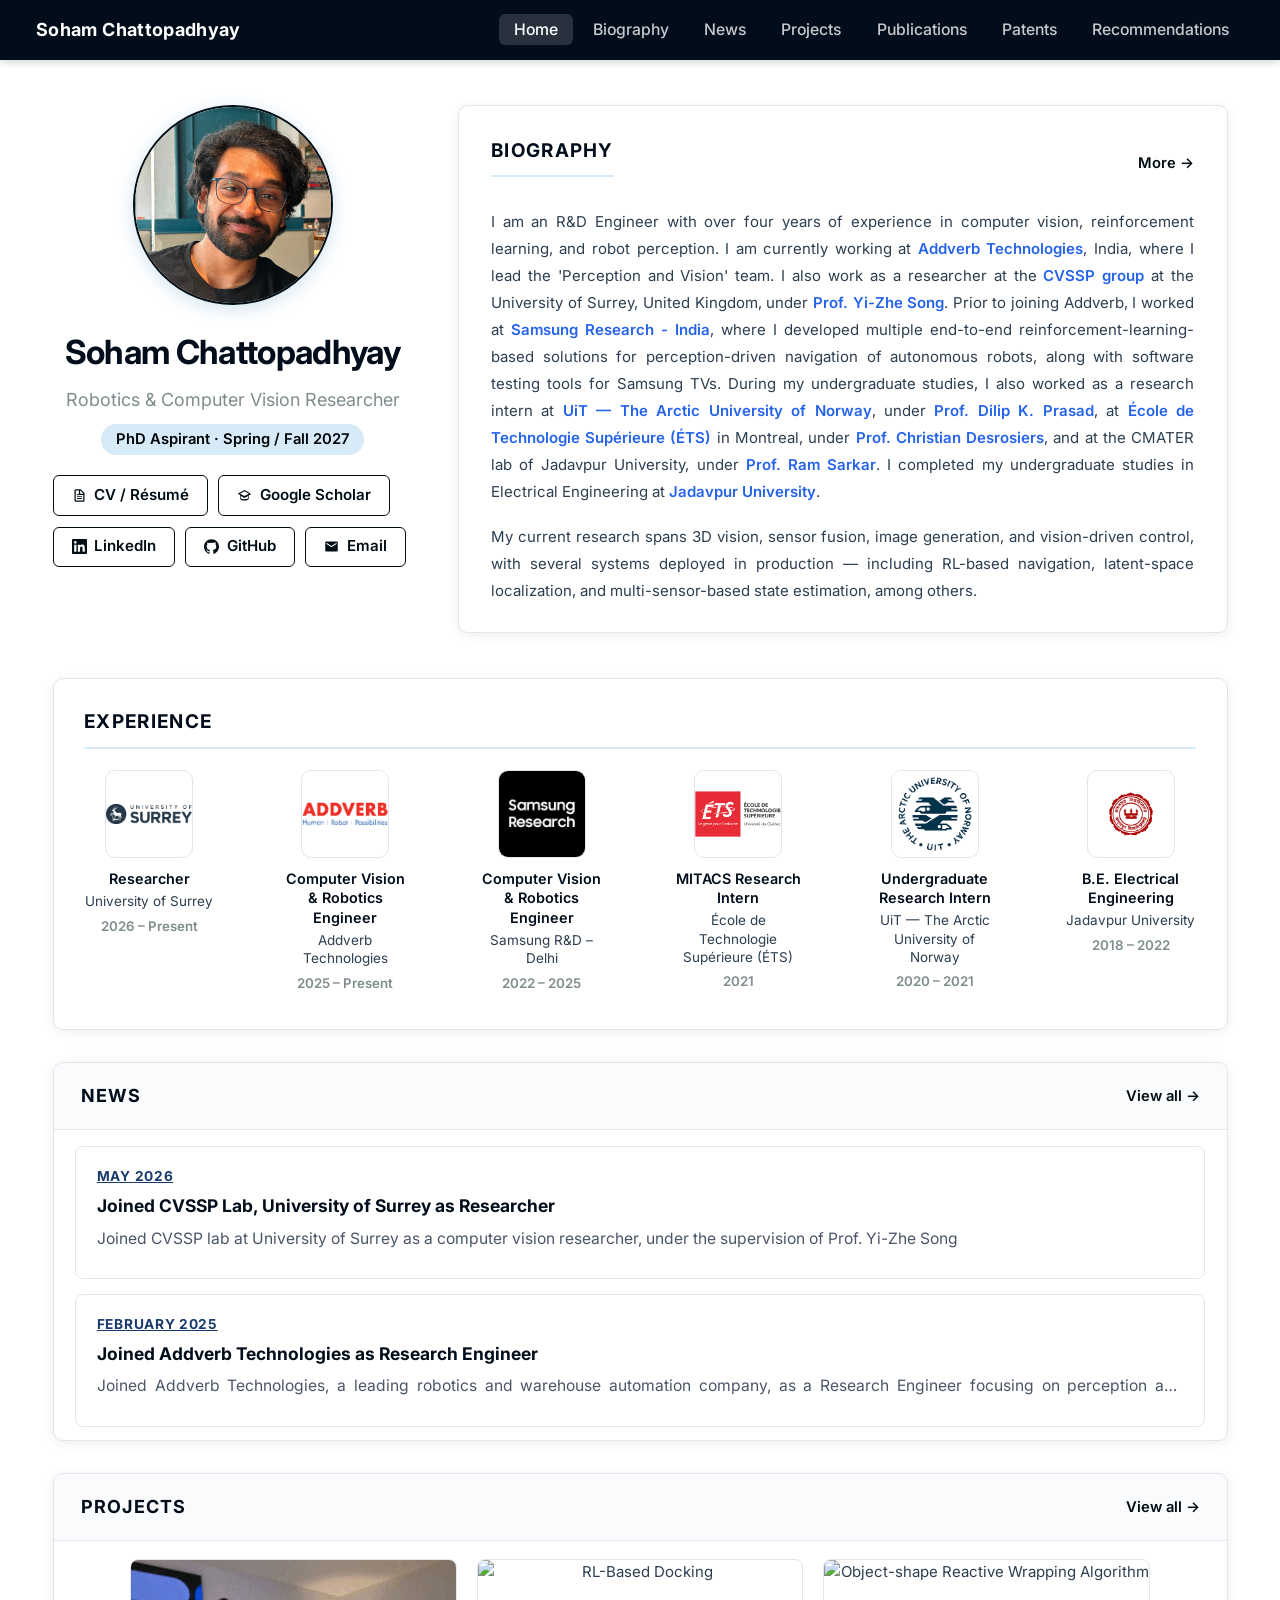
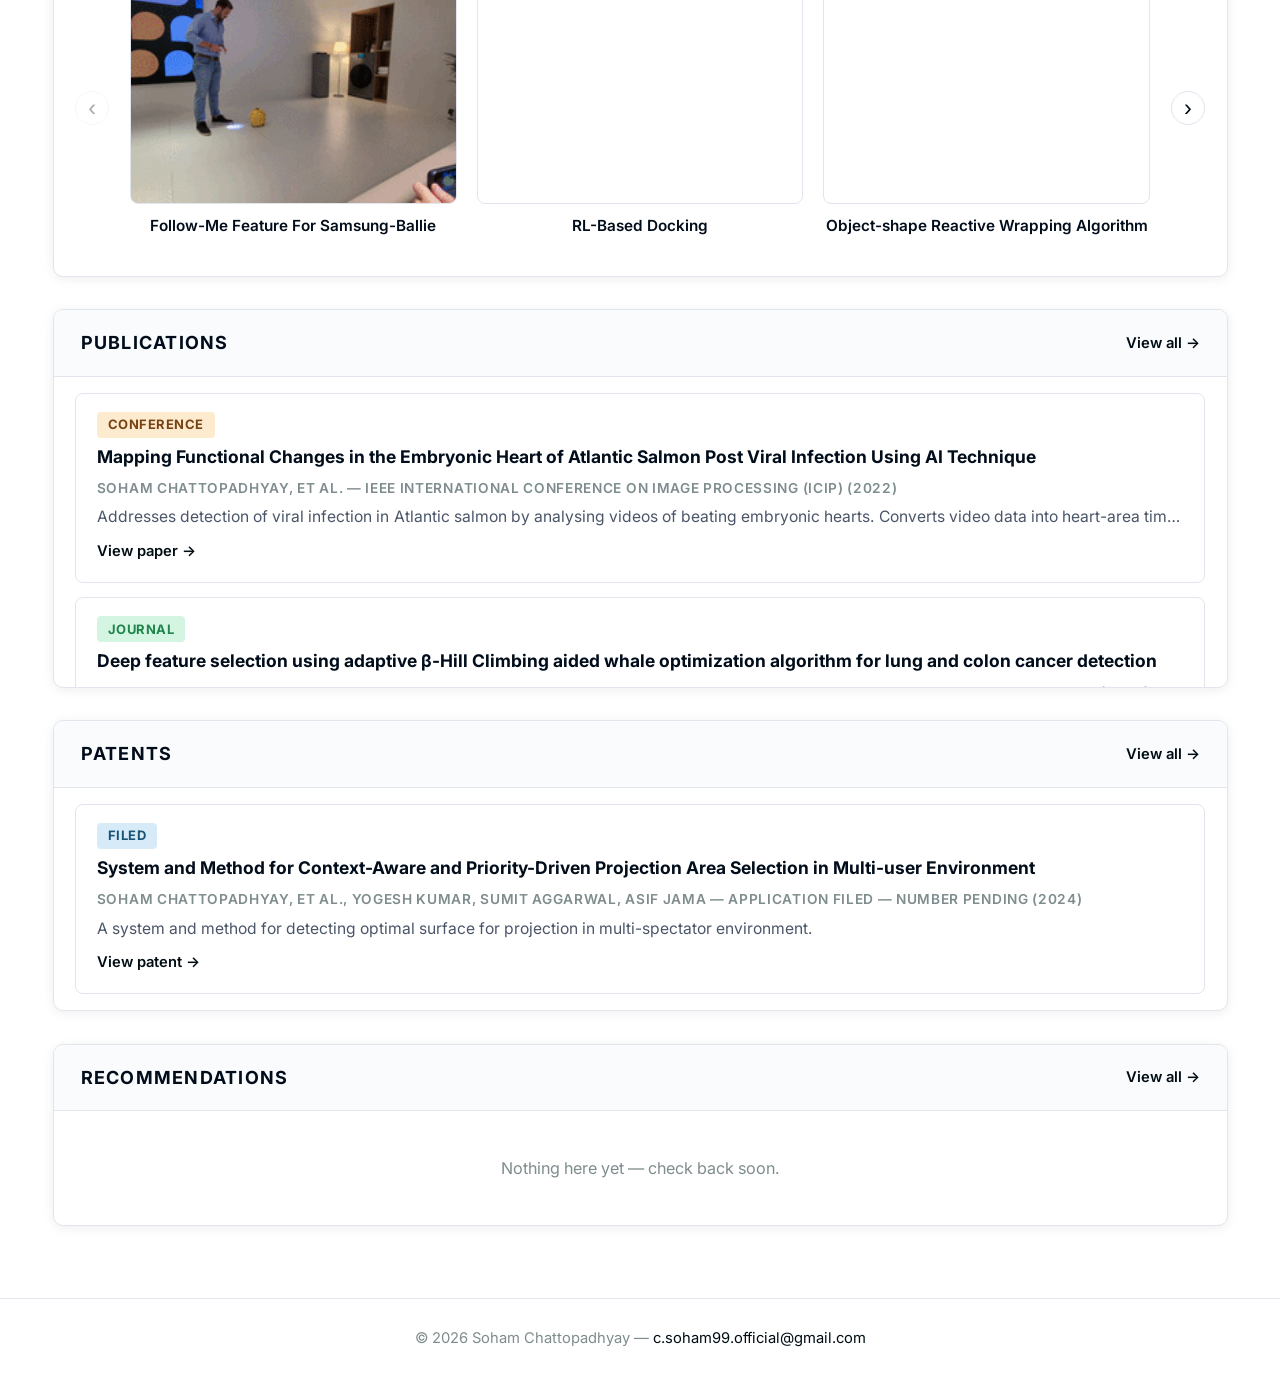
==== commit 10a7566c: "new project added" ====
--- a/index.html
+++ b/index.html
@@ -61,13 +61,7 @@
       renderCard:  newsCard
     });
 
-    buildHomeSection({
-      containerId: "projects-preview",
-      title:       "Projects",
-      href:        "projects.html",
-      items:       DATA.projects,
-      renderCard:  projectCard
-    });
+    buildProjectsCarousel();
 
     buildHomeSection({
       containerId: "publications-preview",
--- a/css/style.css
+++ b/css/style.css
@@ -17,7 +17,7 @@
   --radius:       10px;
   --shadow:       0 2px 12px rgba(0,0,0,0.07);
   --nav-h:        60px;
-  --max-w:        1100px;
+  --max-w:        1220px;
 }
 
 /* ── Reset / Base ──────────────────────────────── */
@@ -253,6 +253,12 @@
 .bio-section p {
   color: var(--text);
   line-height: 1.8;
+  margin-bottom: 1rem;
+  text-align: justify;
+}
+
+.bio-section p:last-child {
+  margin-bottom: 0;
 }
 
 .bio-section p a {
@@ -407,6 +413,107 @@
 .scroll-window::-webkit-scrollbar-thumb { background: var(--border); border-radius: 4px; }
 .scroll-window::-webkit-scrollbar-thumb:hover { background: var(--accent); }
 
+/* ── Projects carousel (home page only) ─────────── */
+.pc-wrap {
+  display: flex;
+  align-items: center;
+  gap: 0.6rem;
+  padding: 1rem 1.2rem;
+}
+
+.pc-viewport {
+  flex: 1 1 0;
+  min-width: 0;
+  overflow-x: auto;
+  overflow-y: hidden;
+  scroll-behavior: smooth;
+  scroll-snap-type: x proximity;
+  -webkit-overflow-scrolling: touch;
+  scrollbar-width: none;
+}
+
+.pc-viewport::-webkit-scrollbar {
+  display: none;
+}
+
+.pc-track {
+  display: flex;
+}
+
+.pc-item {
+  flex: 0 0 calc(100% / 3);
+  scroll-snap-align: start;
+  box-sizing: border-box;
+  padding: 0 0.55rem;
+  cursor: pointer;
+  text-align: center;
+}
+
+.pc-media {
+  width: 100%;
+  aspect-ratio: 4 / 3;
+  border-radius: 8px;
+  overflow: hidden;
+  border: 1px solid var(--border);
+  background: var(--surface);
+}
+
+.pc-media-el {
+  width: 100%;
+  height: 100%;
+  object-fit: cover;
+  display: block;
+}
+
+.pc-media-placeholder {
+  display: flex;
+  align-items: center;
+  justify-content: center;
+  font-size: 2rem;
+  color: var(--accent);
+  background: linear-gradient(135deg, var(--accent-light) 0%, #d0e8f7 100%);
+}
+
+.pc-caption {
+  margin-top: 0.6rem;
+  font-size: 0.85rem;
+  font-weight: 600;
+  color: var(--primary);
+  line-height: 1.4;
+}
+
+.pc-nav {
+  flex: 0 0 auto;
+  width: 34px;
+  height: 34px;
+  border-radius: 50%;
+  border: 1px solid var(--border);
+  background: var(--surface);
+  color: var(--accent);
+  font-size: 1.3rem;
+  line-height: 1;
+  cursor: pointer;
+  display: flex;
+  align-items: center;
+  justify-content: center;
+  transition: background 0.18s, border-color 0.18s;
+}
+
+.pc-nav:hover:not(:disabled) {
+  background: var(--accent-light);
+  border-color: var(--accent);
+}
+
+.pc-nav:disabled {
+  opacity: 0.35;
+  cursor: default;
+}
+
+@media (max-width: 640px) {
+  .pc-item { flex-basis: 62%; padding: 0 0.35rem; }
+  .pc-caption { font-size: 0.78rem; }
+}
+
 /* ── Cards ─────────────────────────────────────── */
 .card {
   border: 1px solid var(--border);
@@ -434,6 +541,16 @@
   margin-bottom: 0.3rem;
 }
 
+.news-date {
+  font-size: 0.76rem;
+  color: #1a3b6d;
+  font-weight: 700;
+  text-transform: uppercase;
+  letter-spacing: 0.05em;
+  text-decoration: underline;
+  margin-bottom: 0.3rem;
+}
+
 .card h3 {
   font-size: 0.97rem;
   font-weight: 700;
@@ -447,6 +564,7 @@
   color: #4a5568;
   line-height: 1.65;
   margin-bottom: 0.5rem;
+  text-align: justify;
 }
 
 .card-link {
@@ -666,6 +784,7 @@
   line-height: 1.75;
   color: var(--text);
   margin-bottom: 0.9rem;
+  text-align: justify;
 }
 
 .project-modal-body .card-link {
@@ -740,7 +859,7 @@
 .bio-card:last-child { border-bottom: none; }
 
 .bio-card-left {
-  flex: 0 0 140px;
+  flex: 0 0 180px;
   display: flex;
   flex-direction: column;
   gap: 0.3rem;
@@ -748,29 +867,33 @@
 }
 
 .bio-logo {
-  width: 110px;
-  height: 110px;
+  width: 130px;
+  height: 130px;
   object-fit: contain;
   border-radius: 6px;
   background: var(--surface);
   margin-bottom: 0.15rem;
+  align-self: center;
 }
 
 .bio-date {
   font-size: 0.8rem;
   font-weight: 700;
   color: var(--accent);
+  text-align: center;
 }
 
 .bio-location {
   font-size: 0.78rem;
   color: var(--muted);
+  text-align: center;
 }
 
 .bio-supervisor {
   font-size: 0.76rem;
   color: var(--muted);
   font-style: italic;
+  text-align: center;
 }
 
 .bio-card-right { flex: 1 1 0; min-width: 0; }
@@ -808,6 +931,7 @@
   color: #4a5568;
   line-height: 1.7;
   margin: 0;
+  text-align: justify;
 }
 
 @media (max-width: 560px) {
